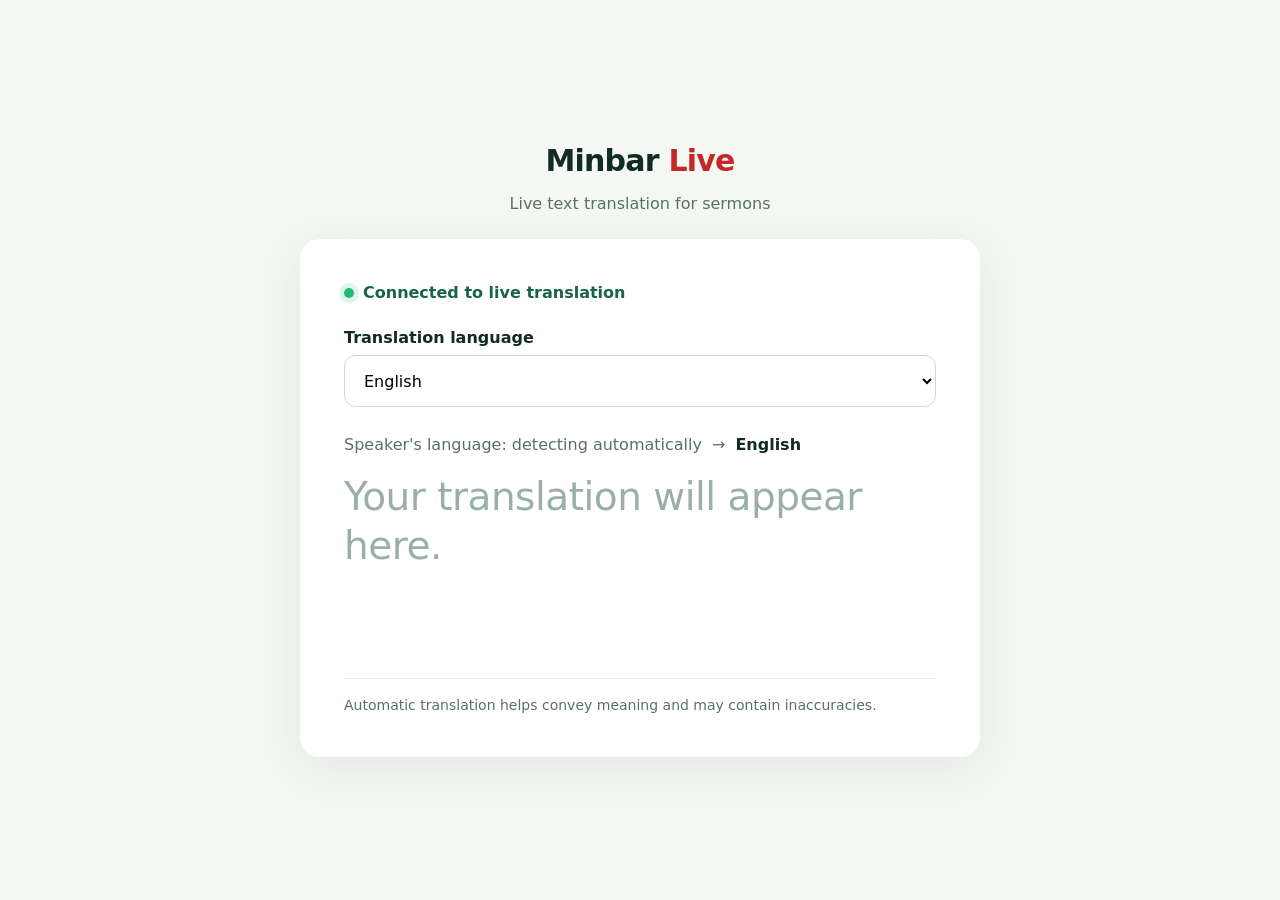
==== index.html @ 1a74b217 "Add Minbar Live translation interface" ====
<!doctype html>
<html lang="en">
  <head>
    <meta charset="UTF-8" />
    <meta name="viewport" content="width=device-width, initial-scale=1.0" />
    <title>Minbar Live — Sermon translation</title>
    <link rel="stylesheet" href="style.css" />
  </head>
  <body>
    <main class="app">
      <header>
        <div class="brand">Minbar <span>Live</span></div>
        <p>Live text translation for sermons</p>
      </header>

      <section class="card live" id="live" aria-live="polite">
        <div class="status"><span class="dot"></span><span id="statusText">Connecting to live translation</span></div>
        <label for="language">Translation language</label>
        <select id="language">
          <option value="sq">Shqip</option>
          <option value="ar">العربية</option>
          <option value="bn">বাংলা</option>
          <option value="bs">Bosanski</option>
          <option value="prs">دری</option>
          <option value="da">Dansk</option>
          <option value="nl">Nederlands</option>
          <option value="en" selected>English</option>
          <option value="fi">Suomi</option>
          <option value="fr">Français</option>
          <option value="de">Deutsch</option>
          <option value="it">Italiano</option>
          <option value="ku">Kurdî</option>
          <option value="no">Norsk</option>
          <option value="fa">فارسی</option>
          <option value="pl">Polski</option>
          <option value="ro">Română</option>
          <option value="ru">Русский</option>
          <option value="so">Soomaali</option>
          <option value="es">Español</option>
          <option value="sv">Svenska</option>
          <option value="tr">Türkçe</option>
          <option value="uk">Українська</option>
          <option value="ur">اردو</option>
        </select>
        <div class="languages"><span id="source">Speaker's language: detecting…</span><span>→</span><strong id="target">English</strong></div>
        <p class="translation empty" id="translation">Your translation will appear here.</p>
        <p class="notice">Automatic translation helps convey meaning and may contain inaccuracies.</p>
      </section>
    </main>
    <script src="app.js"></script>
  </body>
</html>
---- style.css ----
:root { font-family: Inter, system-ui, sans-serif; color: #122b24; background: #f4f7f2; }
* { box-sizing: border-box; }
body { margin: 0; min-height: 100vh; display: grid; place-items: center; padding: 22px; }
.app { width: min(680px, 100%); }
header { text-align: center; margin-bottom: 26px; }
.brand { font-weight: 800; font-size: 30px; letter-spacing: -.8px; } .brand span { color: #c62828; }
header p, .muted, .notice { color: #587168; }
.card { background: #fff; border-radius: 20px; padding: clamp(24px, 6vw, 44px); box-shadow: 0 12px 45px #174d3814; }
h1 { margin-top: 0; font-size: clamp(26px, 5vw, 36px); line-height: 1.08; }
label { display: block; font-weight: 700; margin: 26px 0 8px; }
select, button { width: 100%; min-height: 52px; border-radius: 12px; font: inherit; font-size: 16px; }
select { border: 1px solid #c9d9d0; padding: 0 15px; background: #fff; }
button { margin-top: 18px; border: 0; color: white; background: #16805c; font-weight: 750; cursor: pointer; }
button:hover { background: #0d6547; }.secondary { background: #e7f0eb; color: #174d38; }.secondary:hover { background: #d7e8df; }
.hidden { display: none; }.status { display: flex; gap: 9px; align-items: center; font-weight: 700; color: #176447; }
.dot { height: 10px; width: 10px; background: #25ba78; border-radius: 50%; box-shadow: 0 0 0 5px #dff7e9; }
.languages { margin: 28px 0 18px; display: flex; gap: 10px; align-items: center; color: #587168; flex-wrap: wrap; }
.languages strong { color: #122b24; }.translation { font-size: clamp(25px, 5vw, 39px); line-height: 1.26; letter-spacing: -.5px; min-height: 180px; margin: 0; }
.translation.empty { color: #9ab0a5; }.notice { border-top: 1px solid #e7eee9; padding-top: 18px; margin: 26px 0 0; font-size: 14px; }
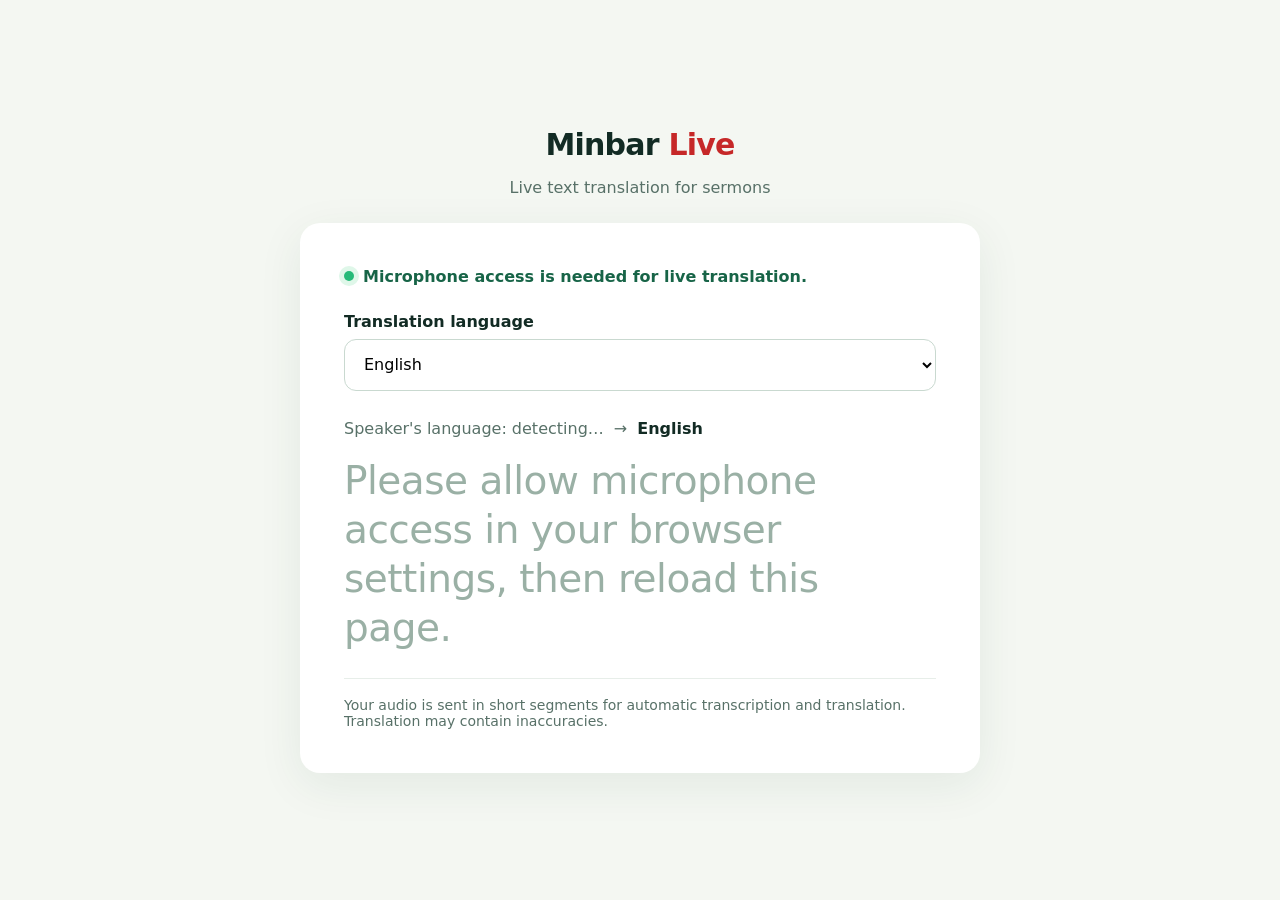
==== commit 955ad846: "Add phone microphone translation flow" ====
--- a/index.html
+++ b/index.html
@@ -14,7 +14,7 @@
       </header>
 
       <section class="card live" id="live" aria-live="polite">
-        <div class="status"><span class="dot"></span><span id="statusText">Connecting to live translation</span></div>
+        <div class="status"><span class="dot"></span><span id="statusText">Preparing microphone…</span></div>
         <label for="language">Translation language</label>
         <select id="language">
           <option value="sq">Shqip</option>
@@ -43,8 +43,8 @@
           <option value="ur">اردو</option>
         </select>
         <div class="languages"><span id="source">Speaker's language: detecting…</span><span>→</span><strong id="target">English</strong></div>
-        <p class="translation empty" id="translation">Your translation will appear here.</p>
-        <p class="notice">Automatic translation helps convey meaning and may contain inaccuracies.</p>
+        <p class="translation empty" id="translation">Allow microphone access to begin live translation.</p>
+        <p class="notice">Your audio is sent in short segments for automatic transcription and translation. Translation may contain inaccuracies.</p>
       </section>
     </main>
     <script src="app.js"></script>
